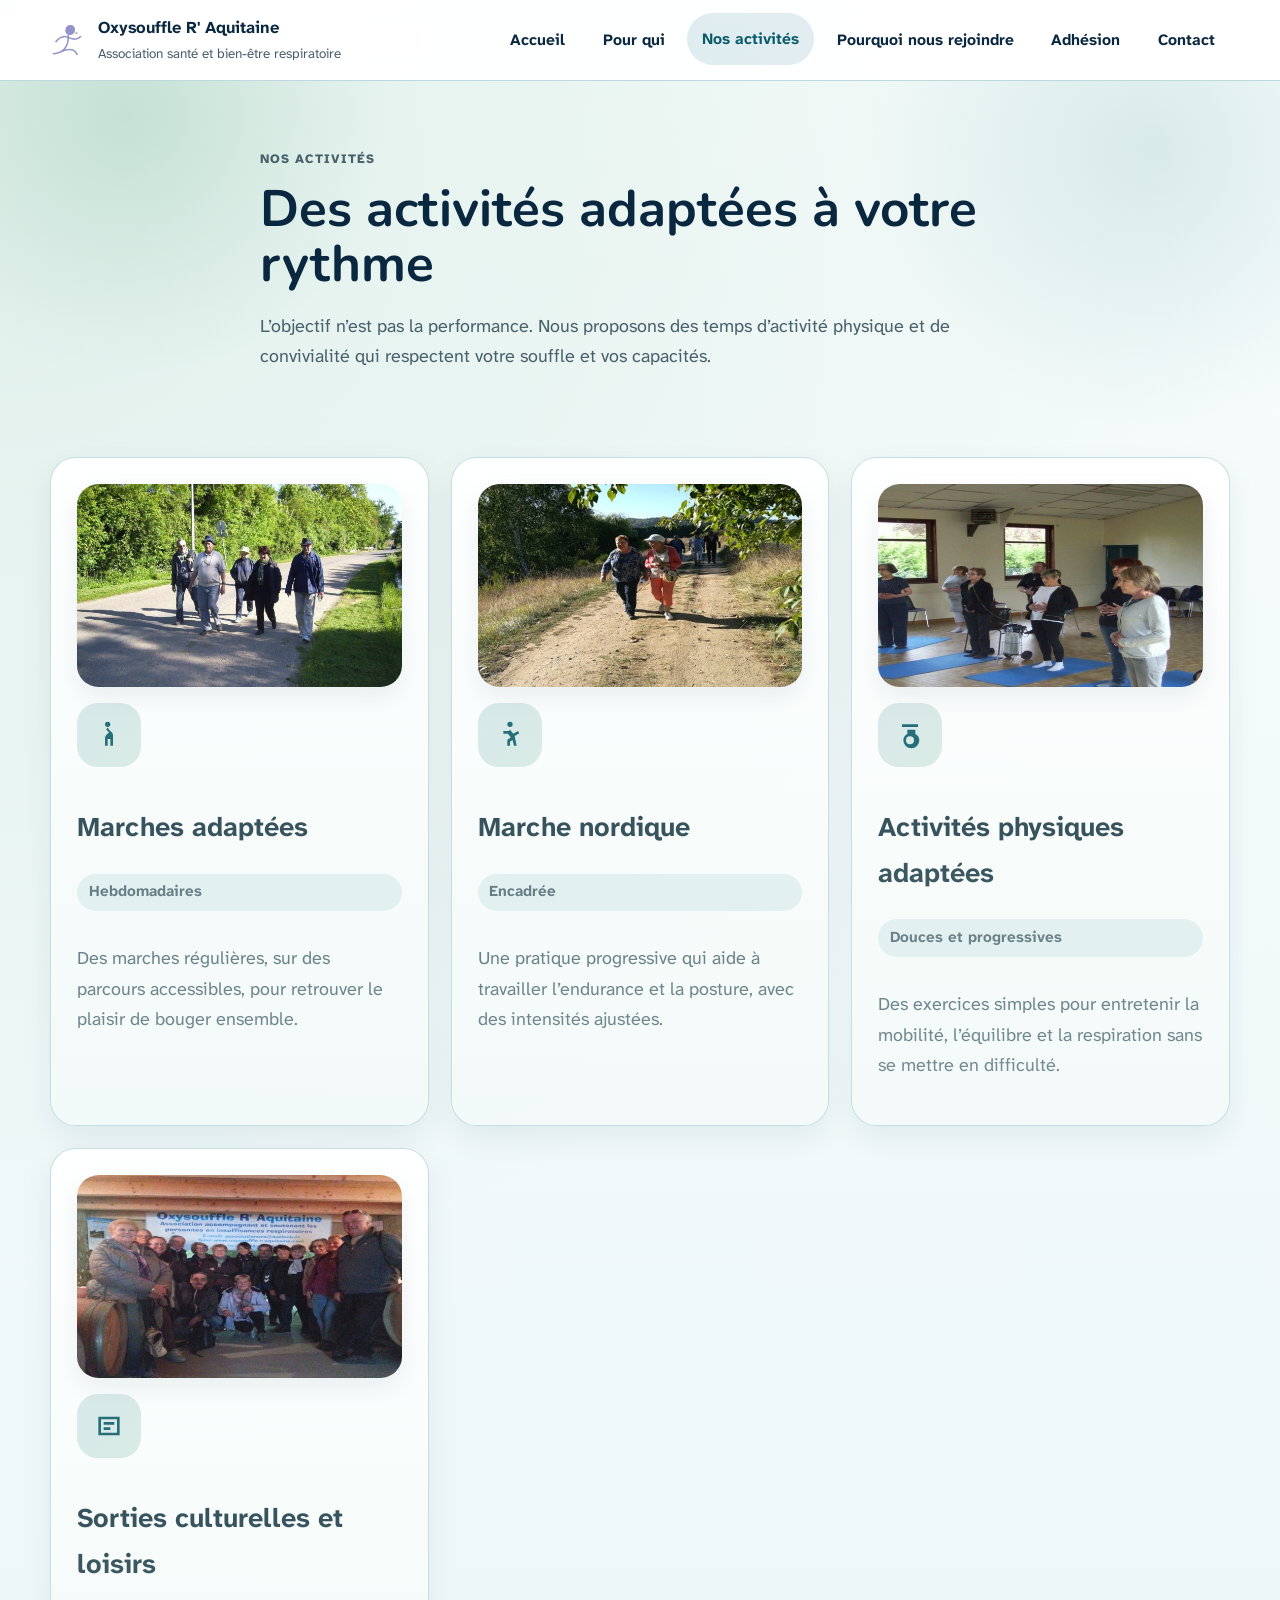
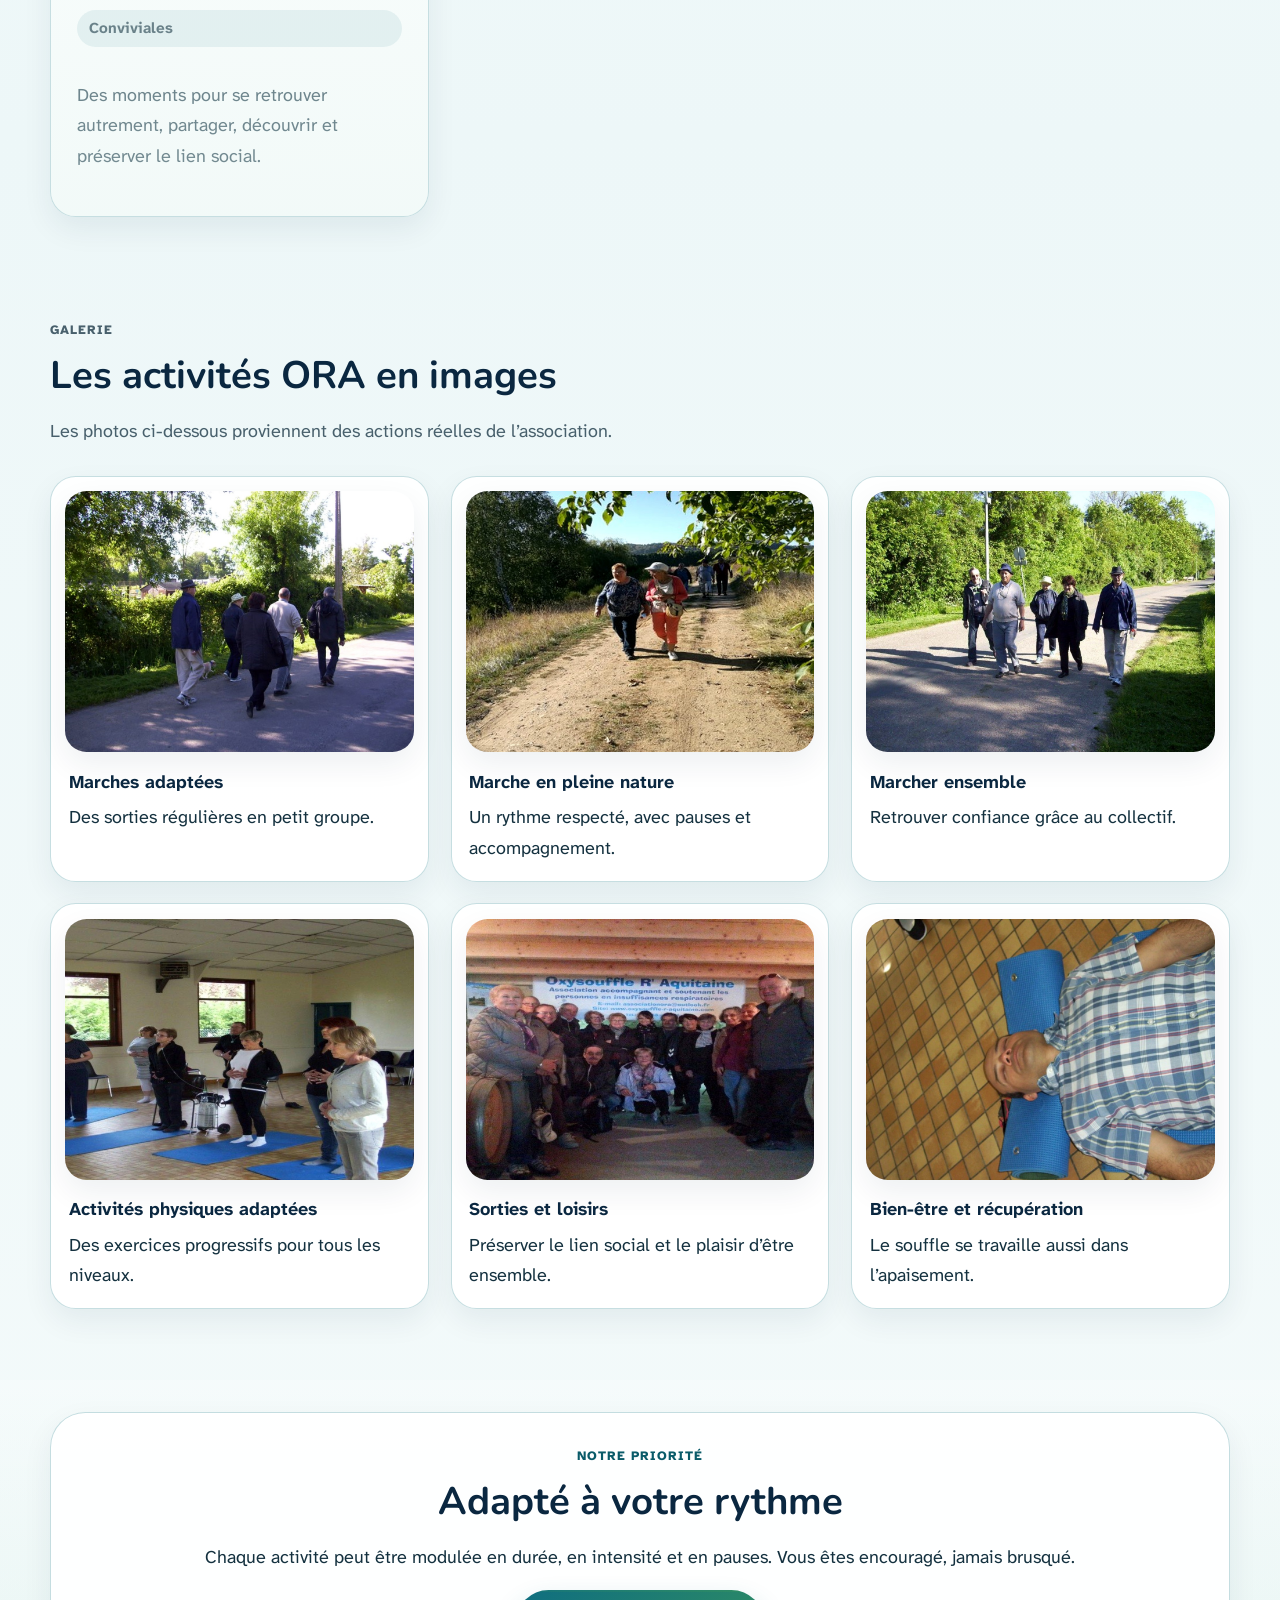
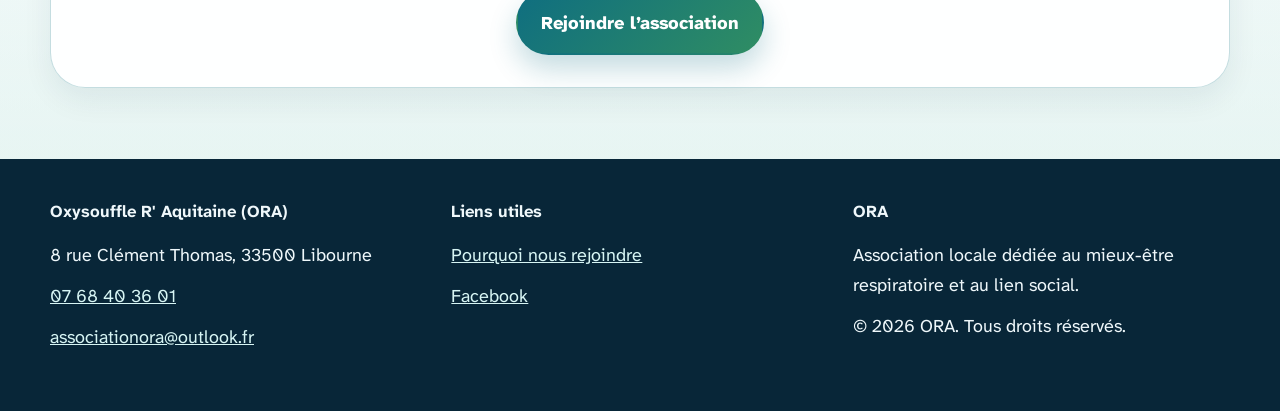
==== activites.html @ 9f97372e "Initial site for ORA" ====
<!DOCTYPE html>
<html lang="fr">
  <head>
    <meta charset="UTF-8" />
    <meta name="viewport" content="width=device-width, initial-scale=1.0" />
    <title>ORA | Nos activités</title>
    <meta
      name="description"
      content="Découvrez les activités proposées par ORA : marches adaptées, marche nordique, activités physiques adaptées et sorties culturelles."
    />
    <link rel="preconnect" href="https://fonts.googleapis.com" />
    <link rel="preconnect" href="https://fonts.gstatic.com" crossorigin />
    <link
      href="https://fonts.googleapis.com/css2?family=Atkinson+Hyperlegible+Next:wght@400;500;700;800&family=Nunito:wght@700;800&display=swap"
      rel="stylesheet"
    />
    <link rel="stylesheet" href="styles.css" />
  </head>
  <body data-page="activites">
    <a class="skip-link" href="#main-content">Aller au contenu principal</a>
    <header class="site-header">
      <div class="container topbar">
        <a class="brand" href="index.html" aria-label="Accueil Oxysouffle R' Aquitaine">
          <span class="brand-mark brand-mark-image" aria-hidden="true">
            <img src="assets/ora-runner.png" alt="" />
          </span>
          <span class="brand-text">
            <strong>Oxysouffle R' Aquitaine</strong>
            <span>Association santé et bien-être respiratoire</span>
          </span>
        </a>
        <button class="menu-toggle" type="button" aria-expanded="false" aria-controls="main-nav" aria-label="Ouvrir le menu">
          <span></span><span></span><span></span>
        </button>
        <nav class="main-nav" id="main-nav" aria-label="Navigation principale">
          <a href="index.html">Accueil</a>
          <a href="pour-qui.html">Pour qui</a>
          <a href="activites.html">Nos activités</a>
          <a href="pourquoi-nous-rejoindre.html">Pourquoi nous rejoindre</a>
          <a href="adhesion.html">Adhésion</a>
          <a href="contact.html">Contact</a>
        </nav>
      </div>
    </header>

    <main id="main-content">
      <section class="page-hero">
        <div class="container narrow reveal">
          <p class="eyebrow">Nos activités</p>
          <h1>Des activités adaptées à votre rythme</h1>
          <p>
            L’objectif n’est pas la performance. Nous proposons des temps d’activité
            physique et de convivialité qui respectent votre souffle et vos capacités.
          </p>
        </div>
      </section>

      <section class="section">
        <div class="container">
          <div class="cards-grid">
            <article class="card activity-card reveal">
              <img class="card-visual" src="assets/photo-marche-ensemble.jpg" alt="Photo de marche adaptée" />
              <div class="icon-circle" aria-hidden="true">
                <svg viewBox="0 0 24 24" focusable="false">
                  <path
                    d="M13 4a2 2 0 1 1-4 0 2 2 0 0 1 4 0Zm-1 4 2.2 2.2c.5.5.8 1.2.8 1.9V20h-2v-5h-2v5H9v-6c0-.7.3-1.4.8-1.9L12 10 9.8 7.8l1.4-1.4L12 8Z"
                  />
                </svg>
              </div>
              <h2>Marches adaptées</h2>
              <p class="card-tag">Hebdomadaires</p>
              <p>
                Des marches régulières, sur des parcours accessibles, pour retrouver le
                plaisir de bouger ensemble.
              </p>
            </article>
            <article class="card activity-card reveal">
              <img class="card-visual" src="assets/photo-marche-chemin.jpg" alt="Photo de marche nordique ou marche en nature" />
              <div class="icon-circle" aria-hidden="true">
                <svg viewBox="0 0 24 24" focusable="false">
                  <path
                    d="M10 4a2 2 0 1 1 4 0 2 2 0 0 1-4 0Zm2 4 2.5 3L18 9l1 1.6-3.5 2.1L17 20h-2l-1.1-4.2-1.9 1.2V20h-2v-4.5l2.6-1.6L10.4 11H7V9h4l1-1Z"
                  />
                </svg>
              </div>
              <h2>Marche nordique</h2>
              <p class="card-tag">Encadrée</p>
              <p>
                Une pratique progressive qui aide à travailler l’endurance et la posture,
                avec des intensités ajustées.
              </p>
            </article>
            <article class="card activity-card reveal">
              <img class="card-visual" src="assets/photo-activite-adaptee.jpg" alt="Photo d'activité physique adaptée" />
              <div class="icon-circle" aria-hidden="true">
                <svg viewBox="0 0 24 24" focusable="false">
                  <path
                    d="M6 4h12v2H6V4Zm2 4h8v3.2c1.8.8 3 2.6 3 4.8A6 6 0 1 1 7 16c0-2.2 1.2-4 3-4.8V8Zm4 5a3 3 0 1 0 0 6 3 3 0 0 0 0-6Z"
                  />
                </svg>
              </div>
              <h2>Activités physiques adaptées</h2>
              <p class="card-tag">Douces et progressives</p>
              <p>
                Des exercices simples pour entretenir la mobilité, l’équilibre et la
                respiration sans se mettre en difficulté.
              </p>
            </article>
            <article class="card activity-card reveal">
              <img class="card-visual" src="assets/photo-sortie-groupe.jpg" alt="Photo de sortie conviviale" />
              <div class="icon-circle" aria-hidden="true">
                <svg viewBox="0 0 24 24" focusable="false">
                  <path
                    d="M4 5h16v14H4V5Zm2 2v10h12V7H6Zm2 2h8v2H8V9Zm0 4h5v2H8v-2Z"
                  />
                </svg>
              </div>
              <h2>Sorties culturelles et loisirs</h2>
              <p class="card-tag">Conviviales</p>
              <p>
                Des moments pour se retrouver autrement, partager, découvrir et préserver
                le lien social.
              </p>
            </article>
          </div>
        </div>
      </section>

      <section class="section">
        <div class="container">
          <div class="section-heading reveal">
            <p class="eyebrow">Galerie</p>
            <h2>Les activités ORA en images</h2>
            <p>
              Les photos ci-dessous proviennent des actions réelles de l’association.
            </p>
          </div>
          <div class="photo-gallery">
            <article class="photo-card reveal">
              <figure>
                <img src="assets/photo-marche-route.jpg" alt="Marche ORA sur une route arborée" />
                <figcaption>
                  <strong>Marches adaptées</strong>
                  Des sorties régulières en petit groupe.
                </figcaption>
              </figure>
            </article>
            <article class="photo-card reveal">
              <figure>
                <img src="assets/photo-marche-chemin.jpg" alt="Participants ORA marchant sur un chemin" />
                <figcaption>
                  <strong>Marche en pleine nature</strong>
                  Un rythme respecté, avec pauses et accompagnement.
                </figcaption>
              </figure>
            </article>
            <article class="photo-card reveal">
              <figure>
                <img src="assets/photo-marche-ensemble.jpg" alt="Groupe ORA marchant ensemble" />
                <figcaption>
                  <strong>Marcher ensemble</strong>
                  Retrouver confiance grâce au collectif.
                </figcaption>
              </figure>
            </article>
            <article class="photo-card reveal">
              <figure>
                <img src="assets/photo-activite-adaptee.jpg" alt="Séance d'activité physique adaptée en salle" />
                <figcaption>
                  <strong>Activités physiques adaptées</strong>
                  Des exercices progressifs pour tous les niveaux.
                </figcaption>
              </figure>
            </article>
            <article class="photo-card reveal">
              <figure>
                <img src="assets/photo-sortie-groupe.jpg" alt="Photo de groupe ORA lors d'une sortie" />
                <figcaption>
                  <strong>Sorties et loisirs</strong>
                  Préserver le lien social et le plaisir d’être ensemble.
                </figcaption>
              </figure>
            </article>
            <article class="photo-card reveal">
              <figure>
                <img src="assets/photo-relaxation.jpg" alt="Temps de relaxation ou récupération" />
                <figcaption>
                  <strong>Bien-être et récupération</strong>
                  Le souffle se travaille aussi dans l’apaisement.
                </figcaption>
              </figure>
            </article>
          </div>
        </div>
      </section>

      <section class="section section-soft">
        <div class="container emphasis-card reveal">
          <p class="eyebrow">Notre priorité</p>
          <h2>Adapté à votre rythme</h2>
          <p>
            Chaque activité peut être modulée en durée, en intensité et en pauses. Vous
            êtes encouragé, jamais brusqué.
          </p>
          <a class="button button-primary" href="adhesion.html">Rejoindre l’association</a>
        </div>
      </section>
    </main>

    <footer class="site-footer">
      <div class="container footer-grid">
        <div>
          <h2>Oxysouffle R' Aquitaine (ORA)</h2>
          <p>8 rue Clément Thomas, 33500 Libourne</p>
          <p><a href="tel:+33768403601">07 68 40 36 01</a></p>
          <p><a href="mailto:associationora@outlook.fr">associationora@outlook.fr</a></p>
        </div>
        <div>
          <h2>Liens utiles</h2>
          <p><a href="pourquoi-nous-rejoindre.html">Pourquoi nous rejoindre</a></p>
          <p><a href="#" aria-label="Page Facebook ORA, lien à compléter">Facebook</a></p>
        </div>
        <div>
          <h2>ORA</h2>
          <p>Association locale dédiée au mieux-être respiratoire et au lien social.</p>
          <p>&copy; 2026 ORA. Tous droits réservés.</p>
        </div>
      </div>
    </footer>

    <script src="config.js"></script>
    <script src="script.js"></script>
  </body>
</html>
---- styles.css ----
:root {
  --color-bg: #f4fbfa;
  --color-surface: #ffffff;
  --color-surface-soft: #eaf6f6;
  --color-surface-strong: #d9efea;
  --color-text: #14313f;
  --color-heading: #0a2740;
  --color-muted: #48606c;
  --color-border: #b6d5d9;
  --color-primary: #0f6e80;
  --color-primary-strong: #0a5b69;
  --color-secondary: #2f8d63;
  --color-accent: #ecf7f1;
  --color-focus: #0f6e80;
  --shadow-soft: 0 18px 45px rgba(10, 39, 64, 0.08);
  --shadow-card: 0 12px 30px rgba(10, 39, 64, 0.07);
  --radius-small: 1rem;
  --radius-medium: 1.6rem;
  --radius-large: 2.2rem;
  --max-width: 1180px;
  --transition: 220ms ease;
}

*,
*::before,
*::after {
  box-sizing: border-box;
}

html {
  scroll-behavior: smooth;
}

body {
  margin: 0;
  background:
    radial-gradient(circle at top left, rgba(47, 141, 99, 0.12), transparent 34%),
    linear-gradient(180deg, #f8fdfc 0%, #edf7f8 48%, #f5fbfb 100%);
  color: var(--color-text);
  font-family: "Atkinson Hyperlegible Next", "Trebuchet MS", Verdana, sans-serif;
  font-size: 1.125rem;
  line-height: 1.7;
}

img {
  display: block;
  max-width: 100%;
}

a {
  color: var(--color-primary-strong);
}

a:hover {
  color: var(--color-heading);
}

button,
input,
textarea {
  font: inherit;
}

:focus-visible {
  outline: 4px solid rgba(15, 110, 128, 0.28);
  outline-offset: 3px;
}

.skip-link {
  position: absolute;
  top: -4rem;
  left: 1rem;
  z-index: 1000;
  padding: 0.9rem 1.2rem;
  border-radius: 999px;
  background: var(--color-heading);
  color: #ffffff;
  text-decoration: none;
}

.skip-link:focus {
  top: 1rem;
}

.container {
  width: min(calc(100% - 2rem), var(--max-width));
  margin: 0 auto;
}

.narrow {
  max-width: 760px;
}

.site-header {
  position: sticky;
  top: 0;
  z-index: 40;
  backdrop-filter: blur(12px);
  background: rgba(255, 255, 255, 0.94);
  border-bottom: 1px solid rgba(182, 213, 217, 0.9);
}

.topbar {
  display: flex;
  align-items: center;
  justify-content: space-between;
  gap: 1rem;
  min-height: 5rem;
  padding: 0.7rem 0;
}

.brand {
  display: inline-flex;
  align-items: center;
  gap: 0.85rem;
  text-decoration: none;
  color: var(--color-heading);
}

.brand-mark {
  display: grid;
  place-items: center;
  width: 3.35rem;
  height: 3.35rem;
  border-radius: 1.1rem;
  background: linear-gradient(135deg, #0f6e80 0%, #3ea178 100%);
  color: #ffffff;
  font-family: "Nunito", "Trebuchet MS", sans-serif;
  font-size: 1.1rem;
  font-weight: 800;
  letter-spacing: 0.08em;
}

.brand-mark-image {
  width: 2.15rem;
  height: 2.15rem;
  background: transparent;
  border-radius: 0;
  flex: 0 0 auto;
  overflow: hidden;
}

.brand-mark-image img {
  display: block;
  width: 100%;
  height: 100%;
  object-fit: contain;
}

.brand-text {
  display: flex;
  flex-direction: column;
}

.brand-text strong {
  font-size: 1.04rem;
}

.brand-text span {
  color: var(--color-muted);
  font-size: 0.84rem;
}

.main-nav {
  display: flex;
  align-items: center;
  flex-wrap: wrap;
  justify-content: flex-end;
  gap: 0.45rem;
}

.main-nav a {
  padding: 0.78rem 0.95rem;
  border-radius: 999px;
  color: var(--color-heading);
  font-weight: 700;
  font-size: 0.98rem;
  text-decoration: none;
  transition:
    background-color var(--transition),
    color var(--transition),
    transform var(--transition);
}

.main-nav a:hover,
.main-nav a[aria-current="page"] {
  background: rgba(15, 110, 128, 0.12);
  color: var(--color-primary-strong);
  transform: translateY(-1px);
}

.menu-toggle {
  display: none;
  width: 3.4rem;
  height: 3.4rem;
  padding: 0.6rem;
  border: 1px solid var(--color-border);
  border-radius: 1rem;
  background: #ffffff;
  cursor: pointer;
}

.menu-toggle span {
  display: block;
  width: 100%;
  height: 3px;
  margin: 5px 0;
  border-radius: 999px;
  background: var(--color-heading);
}

.hero,
.page-hero {
  position: relative;
  overflow: hidden;
}

.hero::before,
.page-hero::before {
  content: "";
  position: absolute;
  inset: 0;
  background:
    radial-gradient(circle at 10% 10%, rgba(47, 141, 99, 0.16), transparent 22%),
    radial-gradient(circle at 90% 20%, rgba(15, 110, 128, 0.12), transparent 24%);
  pointer-events: none;
}

.hero {
  padding: 3.2rem 0 2.2rem;
}

.page-hero {
  padding: 4.2rem 0 2.2rem;
}

.hero-grid,
.split-panel,
.contact-layout,
.form-layout,
.map-card {
  display: grid;
  gap: 2rem;
  align-items: center;
}

.hero-grid {
  grid-template-columns: 1.1fr 0.9fr;
}

.hero-copy h1,
.page-hero h1 {
  margin: 0;
  color: var(--color-heading);
  font-family: "Nunito", "Trebuchet MS", sans-serif;
  font-size: clamp(2.4rem, 4vw, 4.25rem);
  line-height: 1.08;
}

.hero-subtitle,
.page-hero p,
.section-heading p,
.card p,
.list-card p,
.benefit-row p,
.form-note p,
.form-status,
.contact-card p,
.map-copy p,
.quote-panel p {
  color: var(--color-muted);
}

.hero-subtitle {
  margin: 1.2rem 0 0;
  max-width: 36rem;
  font-size: 1.34rem;
}

.eyebrow {
  margin: 0 0 0.75rem;
  color: var(--color-primary-strong);
  font-weight: 800;
  letter-spacing: 0.08em;
  text-transform: uppercase;
  font-size: 0.8rem;
}

.hero-actions,
.form-actions {
  display: flex;
  flex-wrap: wrap;
  gap: 1rem;
  margin-top: 1.8rem;
}

.button {
  display: inline-flex;
  align-items: center;
  justify-content: center;
  min-height: 3.6rem;
  padding: 0.95rem 1.45rem;
  border: 2px solid transparent;
  border-radius: 999px;
  font-weight: 800;
  text-decoration: none;
  transition:
    transform var(--transition),
    background-color var(--transition),
    color var(--transition),
    border-color var(--transition),
    box-shadow var(--transition);
  cursor: pointer;
}

.button:hover {
  transform: translateY(-2px);
}

.button-primary {
  background: linear-gradient(135deg, #0f6e80 0%, #2f8d63 100%);
  color: #ffffff;
  box-shadow: 0 14px 28px rgba(15, 110, 128, 0.24);
}

.button-primary:hover {
  color: #ffffff;
  box-shadow: 0 18px 35px rgba(15, 110, 128, 0.28);
}

.button-secondary {
  background: #ffffff;
  border-color: var(--color-border);
  color: var(--color-heading);
}

.hero-highlights,
.check-list {
  margin: 1.5rem 0 0;
  padding: 0;
  list-style: none;
}

.hero-highlights li,
.check-list li {
  position: relative;
  margin-bottom: 0.8rem;
  padding-left: 1.8rem;
  font-weight: 600;
}

.hero-highlights li::before,
.check-list li::before {
  content: "";
  position: absolute;
  top: 0.72rem;
  left: 0;
  width: 0.7rem;
  height: 0.7rem;
  border-radius: 999px;
  background: linear-gradient(135deg, #0f6e80 0%, #2f8d63 100%);
  transform: translateY(-50%);
}

.hero-visual,
.split-visual {
  position: relative;
  padding: 1rem;
}

.hero-visual img,
.split-visual img {
  width: 100%;
  aspect-ratio: 4 / 3;
  border-radius: 1.8rem;
  box-shadow: var(--shadow-card);
  object-fit: cover;
  background: #f5fbfb;
}

.hero-visual::before,
.split-visual::before {
  content: "";
  position: absolute;
  inset: auto 0 0 auto;
  width: 78%;
  height: 78%;
  border-radius: 2rem;
  background: rgba(255, 255, 255, 0.76);
  box-shadow: var(--shadow-soft);
  z-index: -1;
}

.section {
  padding: 2rem 0 4.4rem;
}

.section-soft {
  background: linear-gradient(180deg, rgba(255, 255, 255, 0.25), rgba(217, 239, 234, 0.48));
}

.section-heading {
  max-width: 44rem;
  margin-bottom: 1.8rem;
}

.section-heading h2,
.split-copy h2,
.cta-panel h2,
.reassurance-panel h2,
.emphasis-card h2,
.quote-panel h2,
.contact-card h2,
.form-card h2,
.map-copy h2 {
  margin: 0;
  color: var(--color-heading);
  font-family: "Nunito", "Trebuchet MS", sans-serif;
  font-size: clamp(1.8rem, 3vw, 2.8rem);
  line-height: 1.18;
}

.info-band,
.cta-panel,
.reassurance-panel,
.emphasis-card,
.quote-panel,
.contact-card,
.form-card,
.map-card {
  background: rgba(255, 255, 255, 0.92);
  border: 1px solid rgba(182, 213, 217, 0.8);
  border-radius: var(--radius-large);
  box-shadow: var(--shadow-card);
}

.info-band {
  display: grid;
  grid-template-columns: repeat(2, minmax(0, 1fr));
  gap: 1.5rem;
  padding: 1.75rem;
}

.cards-grid,
.list-grid {
  display: grid;
  grid-template-columns: repeat(3, minmax(0, 1fr));
  gap: 1.35rem;
}

.photo-gallery,
.flyers-grid,
.resource-grid {
  display: grid;
  gap: 1.35rem;
}

.photo-gallery {
  grid-template-columns: repeat(3, minmax(0, 1fr));
}

.flyers-grid {
  grid-template-columns: repeat(2, minmax(0, 1fr));
}

.resource-grid {
  grid-template-columns: repeat(2, minmax(0, 1fr));
  margin-top: 1.4rem;
}

.card,
.list-card,
.photo-card,
.flyer-card,
.resource-card {
  height: 100%;
  padding: 1.65rem;
  background: rgba(255, 255, 255, 0.94);
  border: 1px solid rgba(182, 213, 217, 0.78);
  border-radius: var(--radius-medium);
  box-shadow: var(--shadow-card);
}

.activity-card {
  position: relative;
  overflow: hidden;
  display: flex;
  flex-direction: column;
}

.activity-card::after {
  content: "";
  position: absolute;
  inset: 0;
  background: linear-gradient(180deg, transparent 0%, rgba(217, 239, 234, 0.32) 100%);
  pointer-events: none;
}

.card-visual {
  width: 100%;
  margin-bottom: 1rem;
  border-radius: 1.35rem;
  aspect-ratio: 16 / 10;
  object-fit: cover;
  background: #f4fbfa;
  box-shadow: 0 10px 24px rgba(10, 39, 64, 0.08);
}

.card h3,
.list-card h3 {
  margin: 0 0 0.65rem;
  color: var(--color-heading);
  font-size: 1.5rem;
}

.photo-card {
  padding: 0.9rem;
}

.photo-card figure,
.flyer-card figure {
  margin: 0;
}

.photo-card img,
.flyer-card img {
  width: 100%;
  border-radius: 1.35rem;
  object-fit: cover;
  box-shadow: var(--shadow-card);
}

.photo-card img {
  aspect-ratio: 4 / 3;
}

.photo-card figcaption,
.flyer-card figcaption {
  padding: 0.9rem 0.2rem 0.2rem;
}

.photo-card strong,
.flyer-card strong {
  display: block;
  margin-bottom: 0.3rem;
  color: var(--color-heading);
}

.flyer-card {
  display: flex;
  flex-direction: column;
  gap: 1rem;
}

.flyer-card img {
  aspect-ratio: 3 / 4;
  object-position: top center;
}

.flyer-actions {
  display: flex;
  flex-wrap: wrap;
  gap: 0.8rem;
}

.image-copy-panel {
  display: grid;
  grid-template-columns: minmax(0, 0.9fr) minmax(0, 1.1fr);
  gap: 2rem;
  align-items: center;
  padding: 2rem;
  background: rgba(255, 255, 255, 0.92);
  border: 1px solid rgba(182, 213, 217, 0.8);
  border-radius: var(--radius-large);
  box-shadow: var(--shadow-card);
}

.image-copy-panel img {
  width: 100%;
  border-radius: 1.6rem;
  box-shadow: var(--shadow-card);
}

.resource-card {
  text-decoration: none;
  color: inherit;
  transition:
    transform var(--transition),
    border-color var(--transition),
    box-shadow var(--transition);
}

.resource-card:hover {
  transform: translateY(-2px);
  border-color: rgba(15, 110, 128, 0.34);
  box-shadow: 0 16px 34px rgba(10, 39, 64, 0.1);
}

.resource-card h3 {
  margin: 0 0 0.45rem;
  color: var(--color-heading);
  font-size: 1.35rem;
}

.resource-card p {
  margin: 0 0 0.9rem;
  color: var(--color-muted);
}

.resource-link {
  display: inline-flex;
  align-items: center;
  gap: 0.45rem;
  color: var(--color-primary-strong);
  font-weight: 800;
}

.card-tag {
  display: inline-flex;
  margin: 0 0 0.9rem;
  padding: 0.35rem 0.7rem;
  border-radius: 999px;
  background: rgba(15, 110, 128, 0.1);
  color: var(--color-primary-strong);
  font-weight: 700;
  font-size: 0.95rem;
}

.icon-circle {
  display: grid;
  place-items: center;
  width: 4rem;
  height: 4rem;
  margin-bottom: 1rem;
  border-radius: 1.3rem;
  background: linear-gradient(135deg, rgba(15, 110, 128, 0.16), rgba(47, 141, 99, 0.18));
}

.icon-circle.large {
  width: 5rem;
  height: 5rem;
  margin-bottom: 0;
}

.icon-circle svg {
  width: 2rem;
  height: 2rem;
  fill: var(--color-primary-strong);
}

.split-panel {
  grid-template-columns: minmax(0, 0.9fr) minmax(0, 1.1fr);
  padding: 2rem;
  background: rgba(255, 255, 255, 0.72);
  border: 1px solid rgba(182, 213, 217, 0.76);
  border-radius: var(--radius-large);
}

.cta-panel,
.reassurance-panel,
.map-card {
  padding: 2rem;
}

.cta-section {
  padding-top: 0;
}

.cta-panel {
  display: flex;
  align-items: center;
  justify-content: space-between;
  gap: 1.5rem;
  background: linear-gradient(135deg, rgba(15, 110, 128, 0.08), rgba(47, 141, 99, 0.14));
}

.reassurance-panel {
  display: grid;
  grid-template-columns: auto 1fr;
  gap: 1.5rem;
  align-items: center;
}

.benefits-stack {
  display: grid;
  gap: 1rem;
}

.benefit-row {
  display: grid;
  grid-template-columns: auto 1fr;
  gap: 1.2rem;
  padding: 1.65rem;
  background: rgba(255, 255, 255, 0.94);
  border: 1px solid rgba(182, 213, 217, 0.78);
  border-radius: var(--radius-medium);
  box-shadow: var(--shadow-card);
}

.benefit-row h2 {
  margin: 0 0 0.4rem;
  color: var(--color-heading);
  font-size: 1.5rem;
}

.benefit-number {
  display: grid;
  place-items: center;
  width: 4rem;
  height: 4rem;
  border-radius: 1.25rem;
  background: linear-gradient(135deg, #0f6e80 0%, #2f8d63 100%);
  color: #ffffff;
  font-family: "Nunito", "Trebuchet MS", sans-serif;
  font-size: 1.15rem;
  font-weight: 800;
}

.quote-panel,
.emphasis-card {
  padding: 2rem;
  text-align: center;
}

.quote-panel blockquote {
  margin: 0 0 1rem;
  color: var(--color-heading);
  font-family: "Nunito", "Trebuchet MS", sans-serif;
  font-size: clamp(1.8rem, 3.4vw, 3rem);
  line-height: 1.2;
}

.form-layout,
.contact-layout {
  grid-template-columns: 0.8fr 1.2fr;
}

.form-side {
  padding: 1.75rem;
  border-radius: var(--radius-large);
  background: linear-gradient(180deg, rgba(217, 239, 234, 0.84), rgba(255, 255, 255, 0.9));
  border: 1px solid rgba(182, 213, 217, 0.82);
  box-shadow: var(--shadow-card);
}

.form-side h2 {
  margin-top: 0;
  color: var(--color-heading);
  font-family: "Nunito", "Trebuchet MS", sans-serif;
  font-size: 2rem;
}

.form-card {
  padding: 1.75rem;
}

.form-grid {
  display: grid;
  grid-template-columns: repeat(2, minmax(0, 1fr));
  gap: 1rem 1.15rem;
}

.field {
  display: flex;
  flex-direction: column;
  gap: 0.5rem;
}

.field-full {
  grid-column: 1 / -1;
}

.field label {
  font-weight: 800;
  color: var(--color-heading);
}

.field input,
.field textarea {
  width: 100%;
  min-height: 3.4rem;
  padding: 0.9rem 1rem;
  border: 2px solid var(--color-border);
  border-radius: 1rem;
  background: #ffffff;
  color: var(--color-text);
  transition:
    border-color var(--transition),
    box-shadow var(--transition);
}

.field textarea {
  min-height: 9rem;
  resize: vertical;
}

.field input::placeholder,
.field textarea::placeholder {
  color: #6b818c;
}

.field input:focus,
.field textarea:focus {
  border-color: var(--color-focus);
  box-shadow: 0 0 0 5px rgba(15, 110, 128, 0.12);
  outline: none;
}

.field input[aria-invalid="true"],
.field textarea[aria-invalid="true"] {
  border-color: #b64141;
  box-shadow: 0 0 0 5px rgba(182, 65, 65, 0.1);
}

.form-note {
  margin-top: 1rem;
  padding: 1rem 1.1rem;
  border-radius: 1rem;
  background: var(--color-accent);
}

.form-status {
  min-height: 1.7rem;
  margin: 0;
  font-weight: 700;
}

.form-status[data-state="success"] {
  color: #1f6a41;
}

.form-status[data-state="error"] {
  color: #9f2f2f;
}

.contact-card {
  padding: 2rem;
  height: 100%;
}

.map-card {
  grid-template-columns: minmax(0, 0.75fr) minmax(0, 1.25fr);
}

.map-frame {
  min-height: 23rem;
  overflow: hidden;
  border-radius: 1.5rem;
}

.map-frame iframe {
  width: 100%;
  height: 100%;
  min-height: 23rem;
  border: 0;
}

.site-footer {
  padding: 2.4rem 0 3rem;
  background: #082638;
  color: #eff8fb;
}

.footer-grid {
  display: grid;
  grid-template-columns: repeat(3, minmax(0, 1fr));
  gap: 1.5rem;
}

.site-footer h2 {
  margin-top: 0;
  font-size: 1.05rem;
}

.site-footer p {
  margin: 0 0 0.65rem;
}

.site-footer a {
  color: #d7f5f4;
}

.reveal {
  opacity: 0;
  transform: translateY(20px);
  transition:
    opacity 700ms ease,
    transform 700ms ease;
}

.reveal.is-visible {
  opacity: 1;
  transform: translateY(0);
}

@media (max-width: 960px) {
  .hero-grid,
  .split-panel,
  .image-copy-panel,
  .form-layout,
  .contact-layout,
  .map-card,
  .cards-grid,
  .list-grid,
  .photo-gallery,
  .flyers-grid,
  .resource-grid,
  .footer-grid,
  .info-band {
    grid-template-columns: 1fr;
  }

  .cta-panel,
  .reassurance-panel {
    grid-template-columns: 1fr;
    display: grid;
  }

  .hero {
    padding-top: 2.4rem;
  }

  .brand-text span {
    display: none;
  }
}

@media (max-width: 820px) {
  .menu-toggle {
    display: inline-block;
  }

  .main-nav {
    position: absolute;
    top: calc(100% + 0.5rem);
    right: 1rem;
    left: 1rem;
    display: none;
    flex-direction: column;
    align-items: stretch;
    padding: 1rem;
    background: rgba(255, 255, 255, 0.98);
    border: 1px solid rgba(182, 213, 217, 0.92);
    border-radius: 1.5rem;
    box-shadow: var(--shadow-soft);
  }

  .main-nav.is-open {
    display: flex;
  }

  .main-nav a {
    text-align: center;
  }

  .topbar {
    position: relative;
  }
}

@media (max-width: 720px) {
  body {
    font-size: 1.05rem;
  }

  .container {
    width: min(calc(100% - 1.15rem), var(--max-width));
  }

  .section {
    padding: 1.4rem 0 3.2rem;
  }

  .page-hero {
    padding-top: 3.2rem;
  }

  .hero-actions,
  .form-actions {
    flex-direction: column;
    align-items: stretch;
  }

  .button {
    width: 100%;
  }

  .form-grid {
    grid-template-columns: 1fr;
  }

  .field-full {
    grid-column: auto;
  }
}

@media (prefers-reduced-motion: reduce) {
  html {
    scroll-behavior: auto;
  }

  *,
  *::before,
  *::after {
    animation-duration: 0.01ms !important;
    animation-iteration-count: 1 !important;
    transition-duration: 0.01ms !important;
  }

  .reveal {
    opacity: 1;
    transform: none;
  }
}
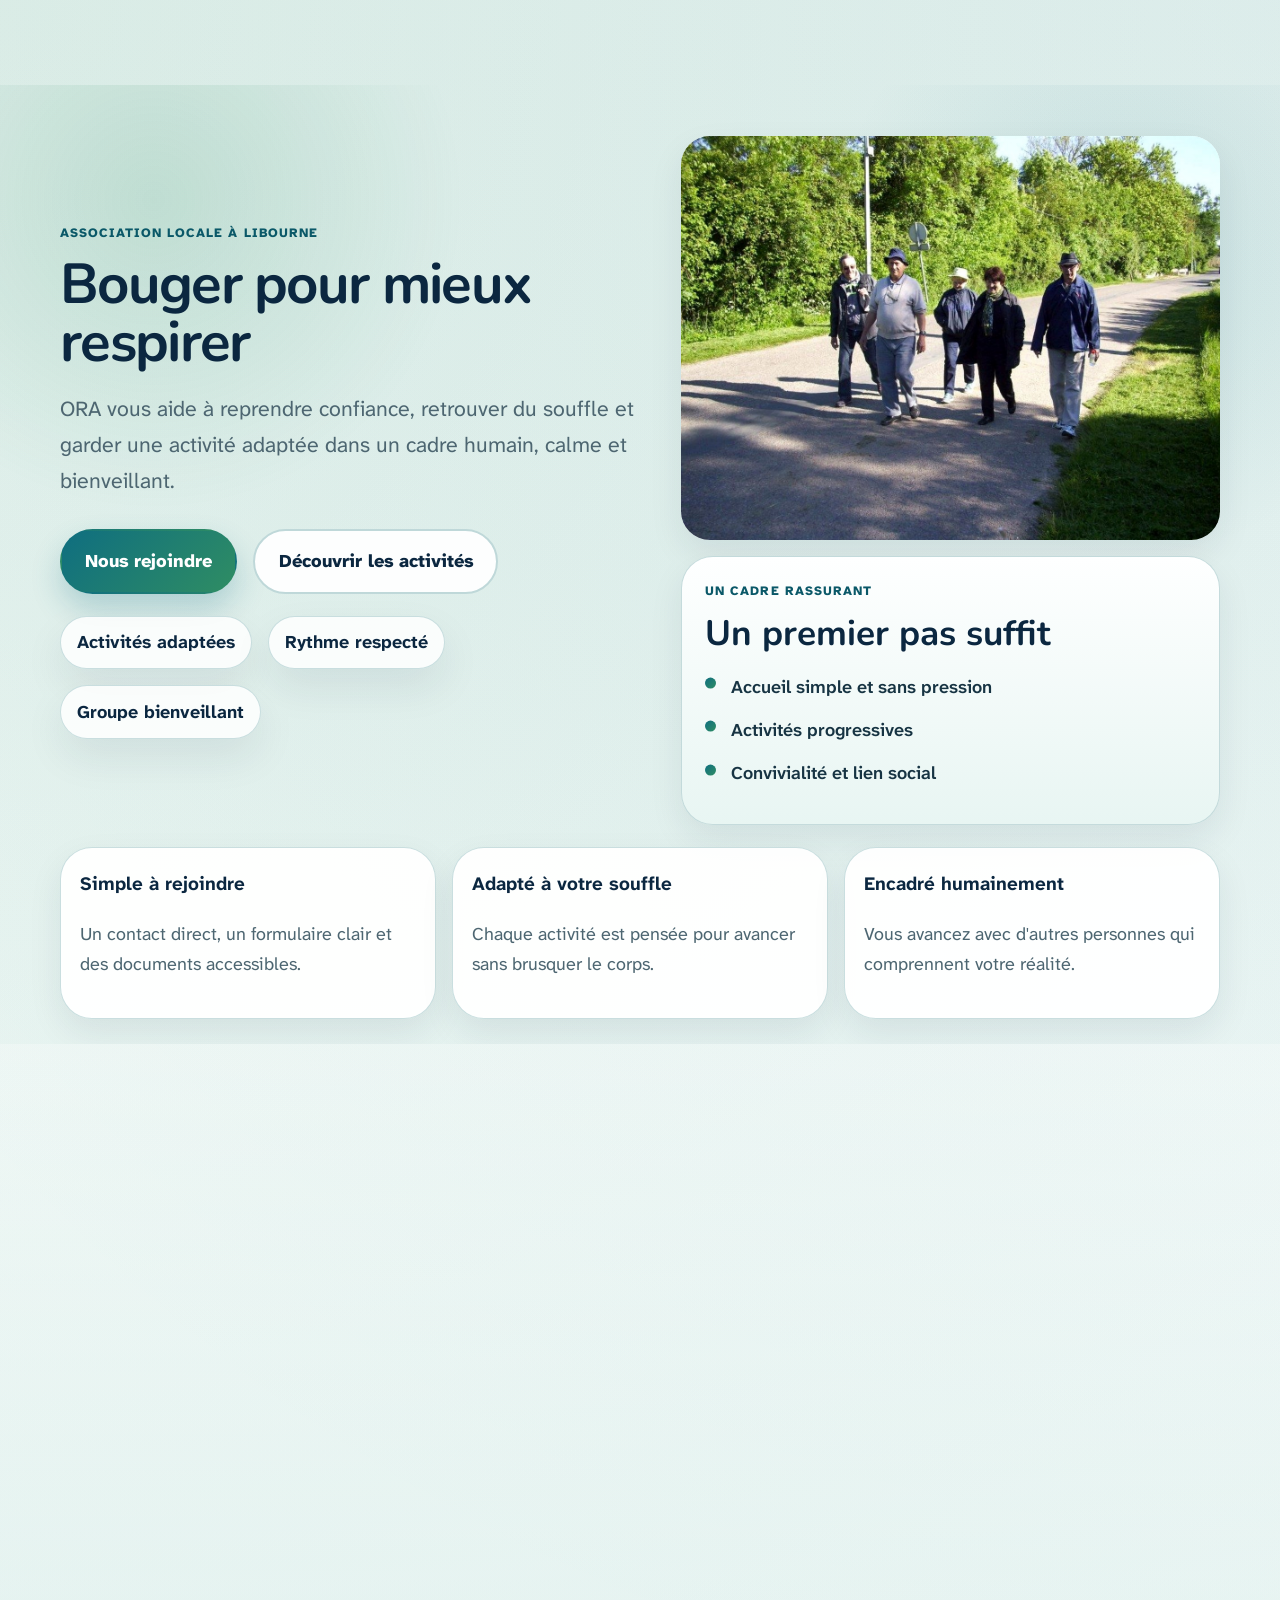
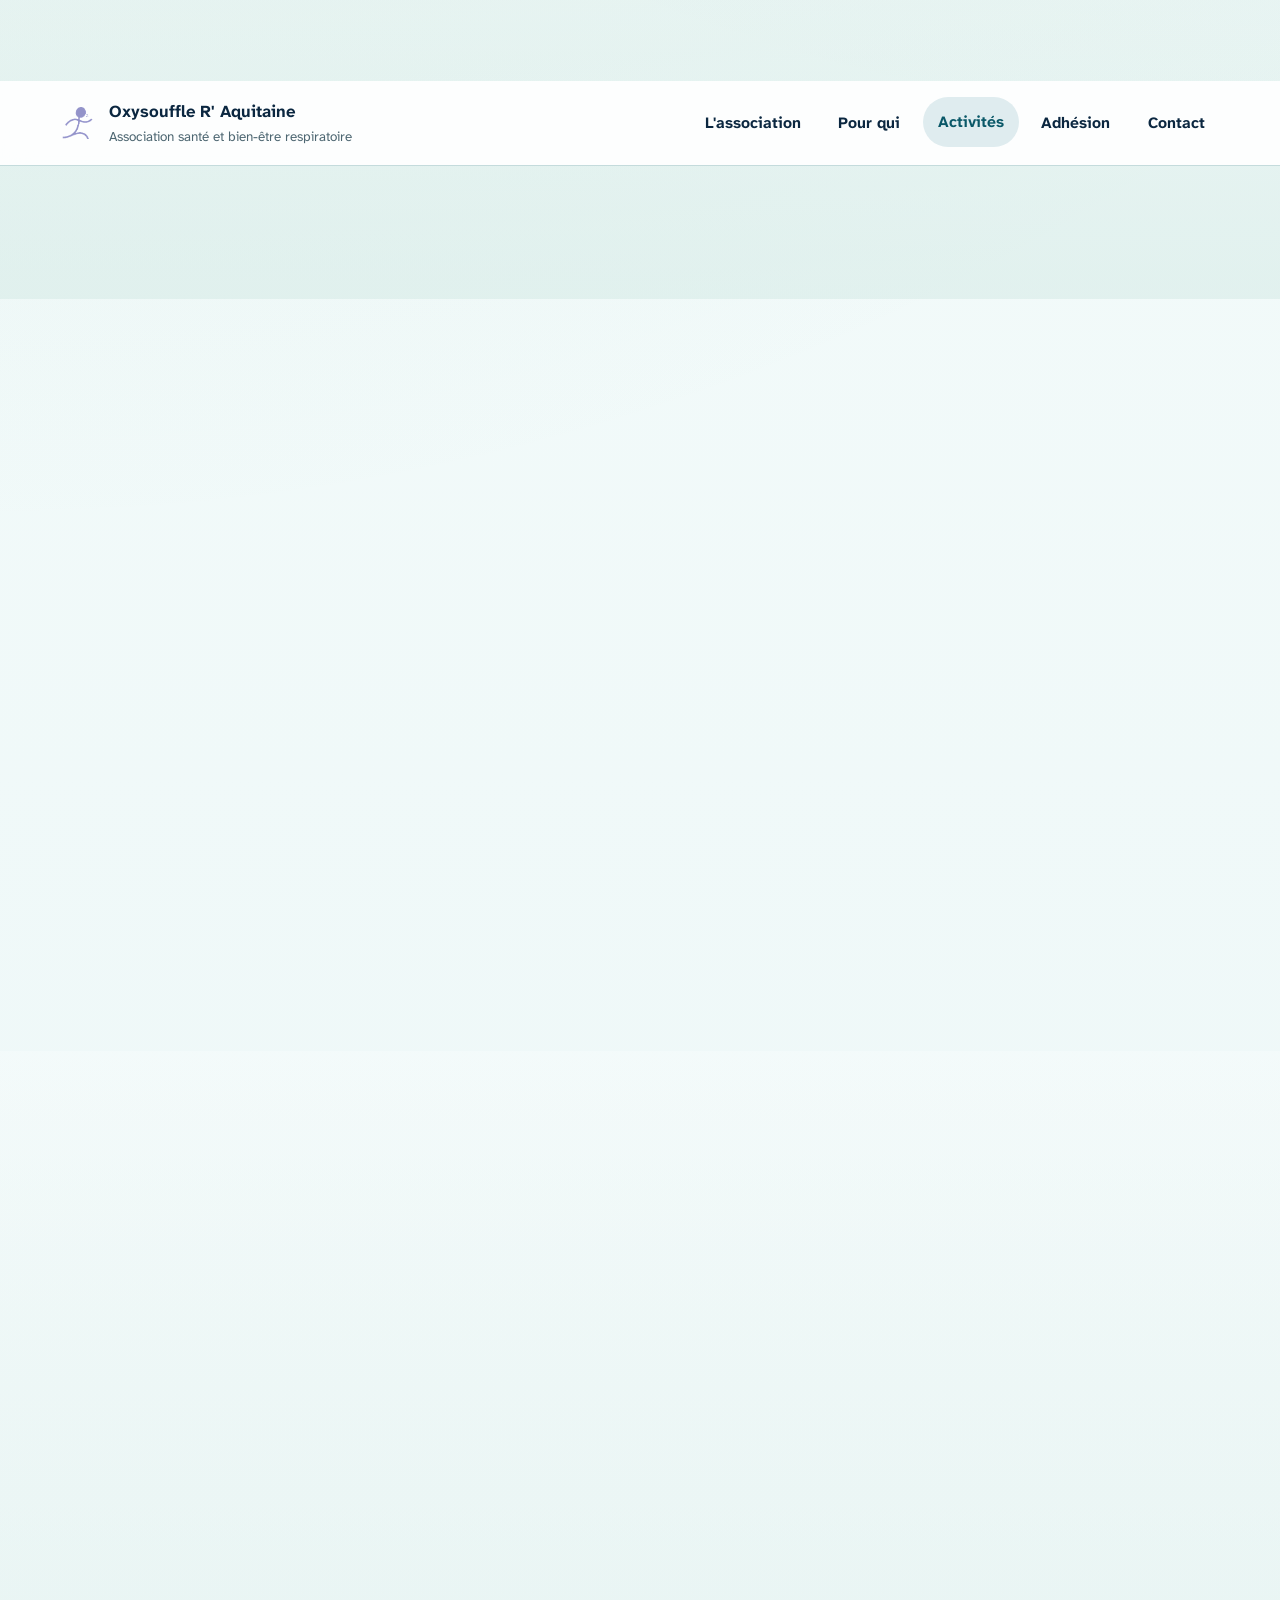
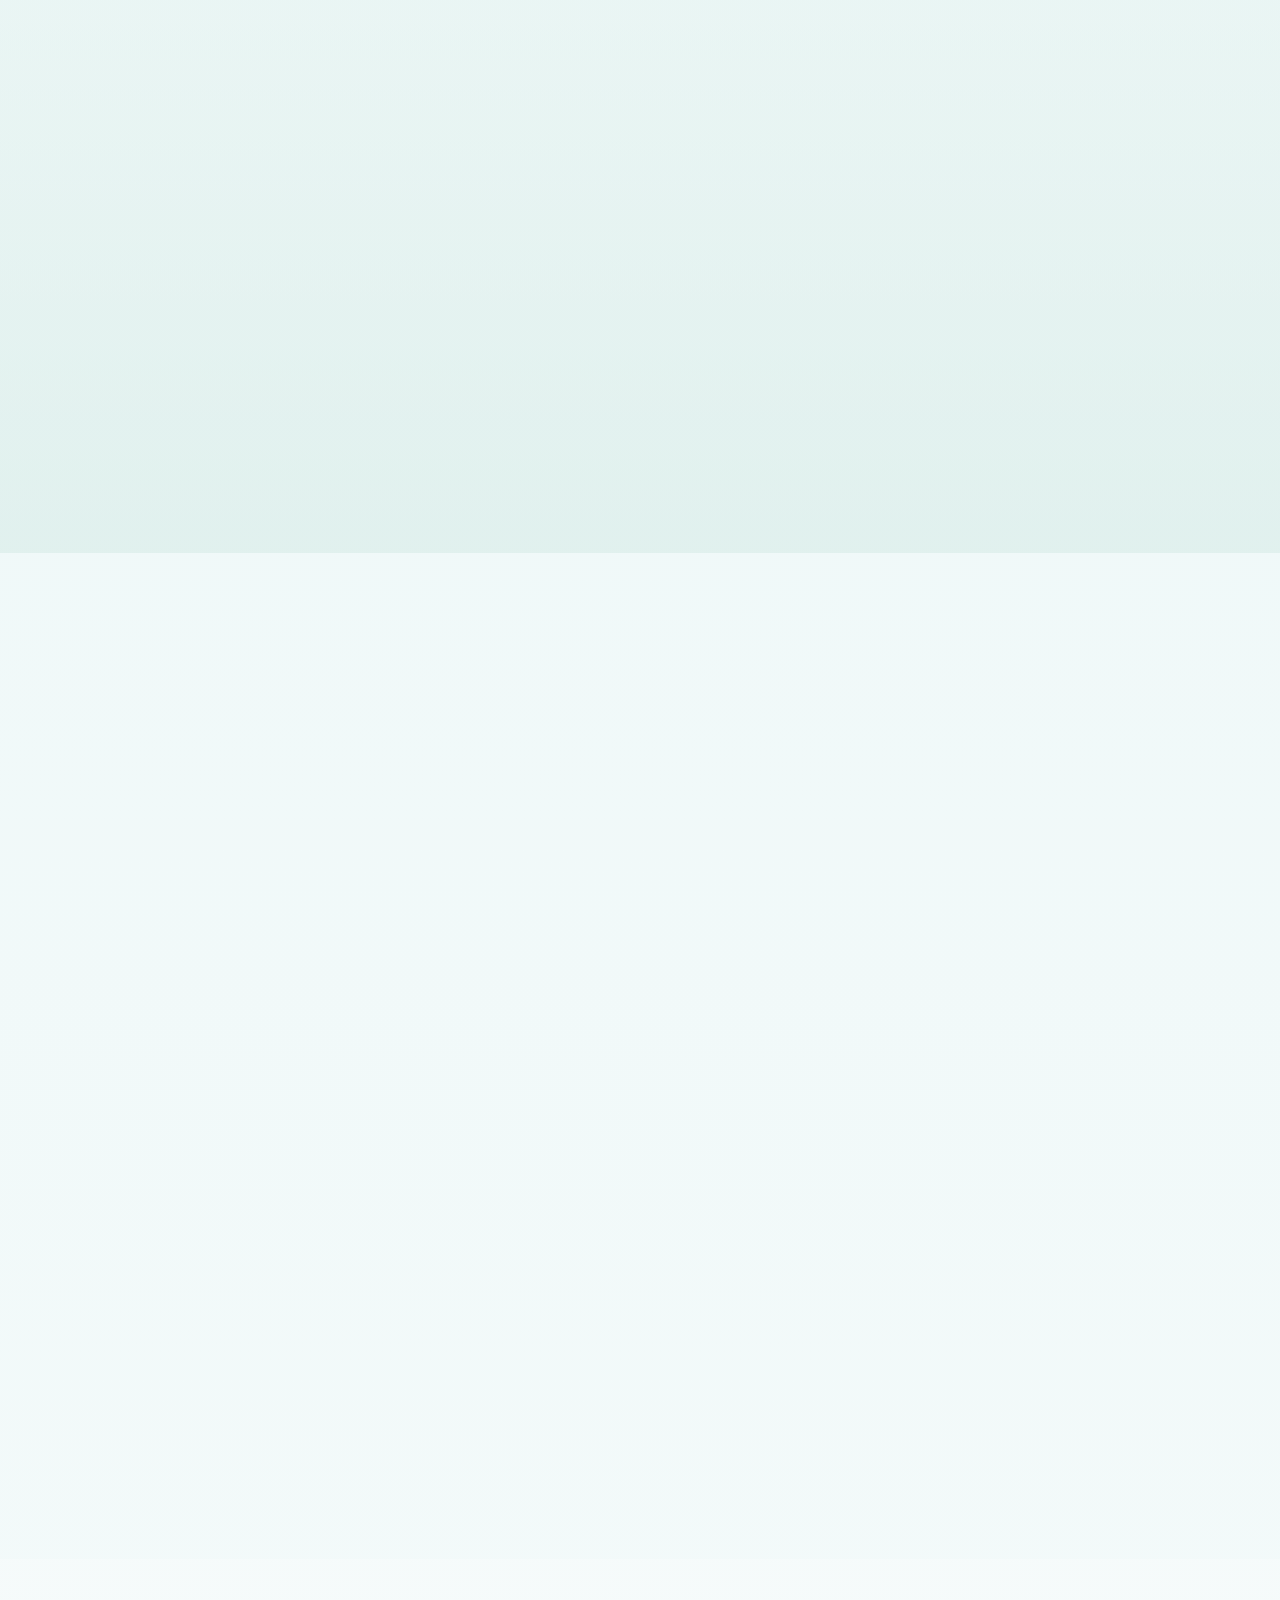
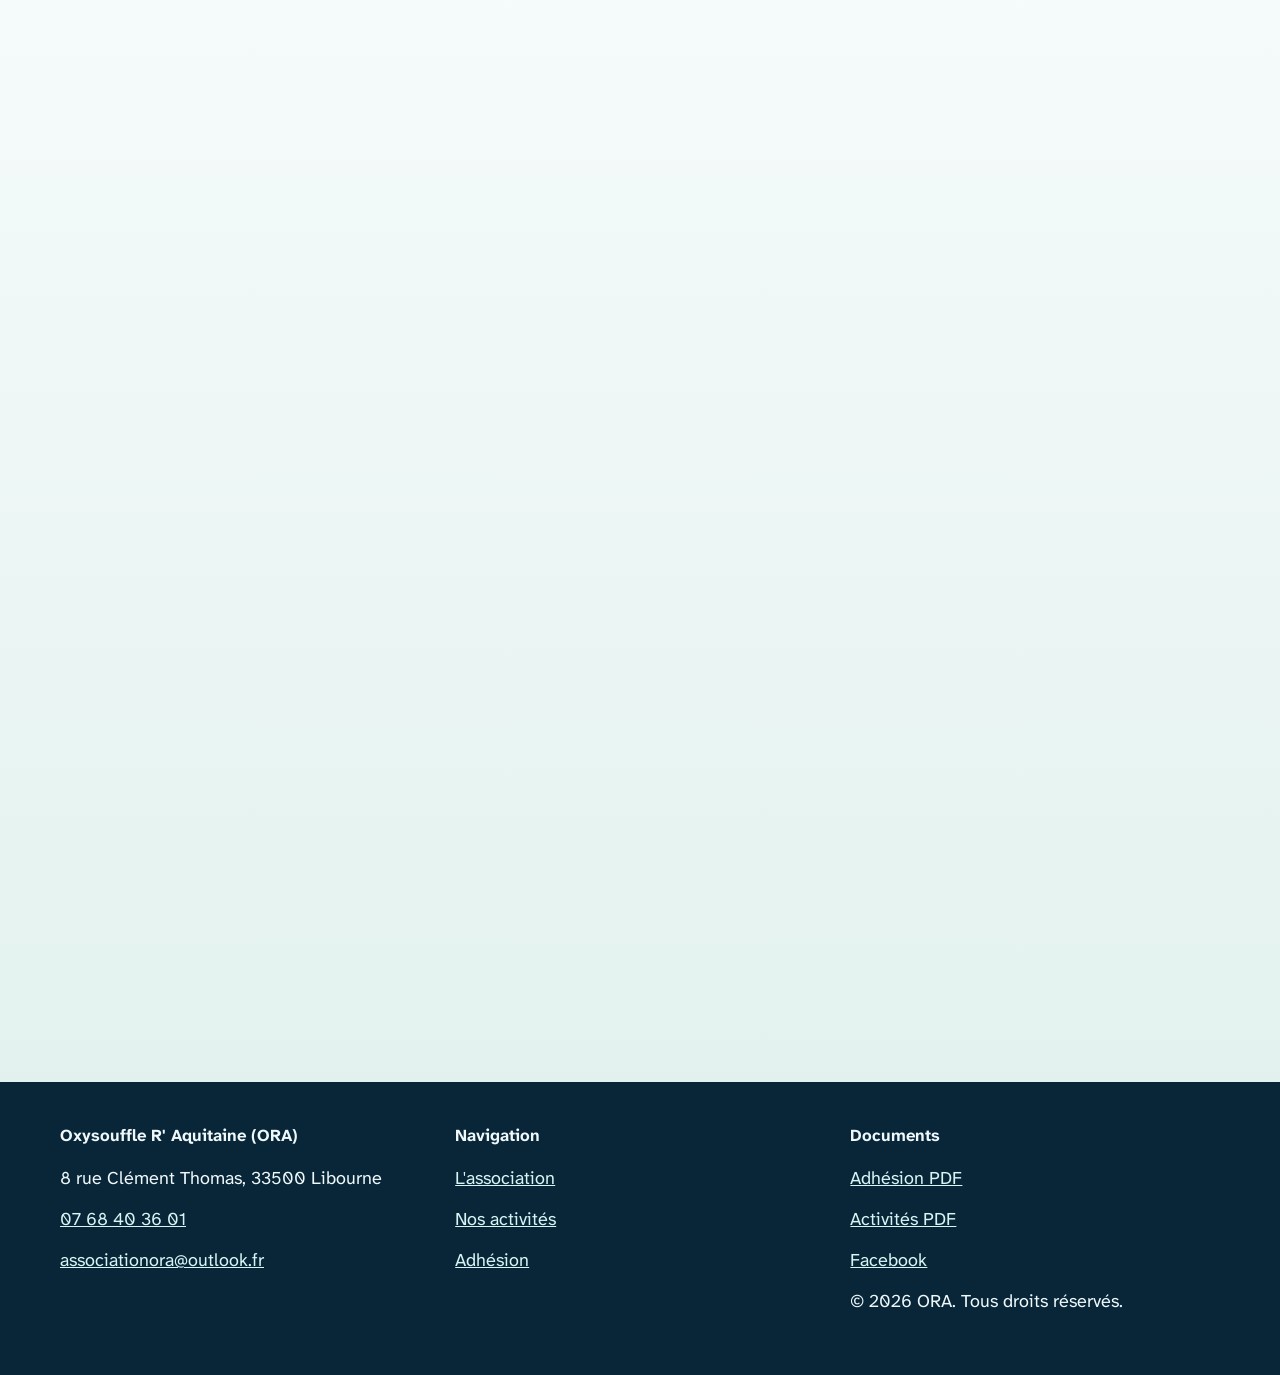
==== commit af0e64fd: "Refine one-page ORA experience" ====
--- a/activites.html
+++ b/activites.html
@@ -3,232 +3,28 @@
   <head>
     <meta charset="UTF-8" />
     <meta name="viewport" content="width=device-width, initial-scale=1.0" />
-    <title>ORA | Nos activités</title>
-    <meta
-      name="description"
-      content="Découvrez les activités proposées par ORA : marches adaptées, marche nordique, activités physiques adaptées et sorties culturelles."
-    />
-    <link rel="preconnect" href="https://fonts.googleapis.com" />
-    <link rel="preconnect" href="https://fonts.gstatic.com" crossorigin />
-    <link
-      href="https://fonts.googleapis.com/css2?family=Atkinson+Hyperlegible+Next:wght@400;500;700;800&family=Nunito:wght@700;800&display=swap"
-      rel="stylesheet"
-    />
-    <link rel="stylesheet" href="styles.css" />
+    <title>ORA | Redirection</title>
+    <meta http-equiv="refresh" content="0; url=index.html#activites" />
+    <link rel="canonical" href="index.html#activites" />
+    <style>
+      body {
+        margin: 0;
+        min-height: 100vh;
+        display: grid;
+        place-items: center;
+        padding: 2rem;
+        background: #f4fbfb;
+        color: #173443;
+        font: 1rem/1.6 "Trebuchet MS", Verdana, sans-serif;
+      }
+
+      a {
+        color: #0a5664;
+        font-weight: 700;
+      }
+    </style>
   </head>
-  <body data-page="activites">
-    <a class="skip-link" href="#main-content">Aller au contenu principal</a>
-    <header class="site-header">
-      <div class="container topbar">
-        <a class="brand" href="index.html" aria-label="Accueil Oxysouffle R' Aquitaine">
-          <span class="brand-mark brand-mark-image" aria-hidden="true">
-            <img src="assets/ora-runner.png" alt="" />
-          </span>
-          <span class="brand-text">
-            <strong>Oxysouffle R' Aquitaine</strong>
-            <span>Association santé et bien-être respiratoire</span>
-          </span>
-        </a>
-        <button class="menu-toggle" type="button" aria-expanded="false" aria-controls="main-nav" aria-label="Ouvrir le menu">
-          <span></span><span></span><span></span>
-        </button>
-        <nav class="main-nav" id="main-nav" aria-label="Navigation principale">
-          <a href="index.html">Accueil</a>
-          <a href="pour-qui.html">Pour qui</a>
-          <a href="activites.html">Nos activités</a>
-          <a href="pourquoi-nous-rejoindre.html">Pourquoi nous rejoindre</a>
-          <a href="adhesion.html">Adhésion</a>
-          <a href="contact.html">Contact</a>
-        </nav>
-      </div>
-    </header>
-
-    <main id="main-content">
-      <section class="page-hero">
-        <div class="container narrow reveal">
-          <p class="eyebrow">Nos activités</p>
-          <h1>Des activités adaptées à votre rythme</h1>
-          <p>
-            L’objectif n’est pas la performance. Nous proposons des temps d’activité
-            physique et de convivialité qui respectent votre souffle et vos capacités.
-          </p>
-        </div>
-      </section>
-
-      <section class="section">
-        <div class="container">
-          <div class="cards-grid">
-            <article class="card activity-card reveal">
-              <img class="card-visual" src="assets/photo-marche-ensemble.jpg" alt="Photo de marche adaptée" />
-              <div class="icon-circle" aria-hidden="true">
-                <svg viewBox="0 0 24 24" focusable="false">
-                  <path
-                    d="M13 4a2 2 0 1 1-4 0 2 2 0 0 1 4 0Zm-1 4 2.2 2.2c.5.5.8 1.2.8 1.9V20h-2v-5h-2v5H9v-6c0-.7.3-1.4.8-1.9L12 10 9.8 7.8l1.4-1.4L12 8Z"
-                  />
-                </svg>
-              </div>
-              <h2>Marches adaptées</h2>
-              <p class="card-tag">Hebdomadaires</p>
-              <p>
-                Des marches régulières, sur des parcours accessibles, pour retrouver le
-                plaisir de bouger ensemble.
-              </p>
-            </article>
-            <article class="card activity-card reveal">
-              <img class="card-visual" src="assets/photo-marche-chemin.jpg" alt="Photo de marche nordique ou marche en nature" />
-              <div class="icon-circle" aria-hidden="true">
-                <svg viewBox="0 0 24 24" focusable="false">
-                  <path
-                    d="M10 4a2 2 0 1 1 4 0 2 2 0 0 1-4 0Zm2 4 2.5 3L18 9l1 1.6-3.5 2.1L17 20h-2l-1.1-4.2-1.9 1.2V20h-2v-4.5l2.6-1.6L10.4 11H7V9h4l1-1Z"
-                  />
-                </svg>
-              </div>
-              <h2>Marche nordique</h2>
-              <p class="card-tag">Encadrée</p>
-              <p>
-                Une pratique progressive qui aide à travailler l’endurance et la posture,
-                avec des intensités ajustées.
-              </p>
-            </article>
-            <article class="card activity-card reveal">
-              <img class="card-visual" src="assets/photo-activite-adaptee.jpg" alt="Photo d'activité physique adaptée" />
-              <div class="icon-circle" aria-hidden="true">
-                <svg viewBox="0 0 24 24" focusable="false">
-                  <path
-                    d="M6 4h12v2H6V4Zm2 4h8v3.2c1.8.8 3 2.6 3 4.8A6 6 0 1 1 7 16c0-2.2 1.2-4 3-4.8V8Zm4 5a3 3 0 1 0 0 6 3 3 0 0 0 0-6Z"
-                  />
-                </svg>
-              </div>
-              <h2>Activités physiques adaptées</h2>
-              <p class="card-tag">Douces et progressives</p>
-              <p>
-                Des exercices simples pour entretenir la mobilité, l’équilibre et la
-                respiration sans se mettre en difficulté.
-              </p>
-            </article>
-            <article class="card activity-card reveal">
-              <img class="card-visual" src="assets/photo-sortie-groupe.jpg" alt="Photo de sortie conviviale" />
-              <div class="icon-circle" aria-hidden="true">
-                <svg viewBox="0 0 24 24" focusable="false">
-                  <path
-                    d="M4 5h16v14H4V5Zm2 2v10h12V7H6Zm2 2h8v2H8V9Zm0 4h5v2H8v-2Z"
-                  />
-                </svg>
-              </div>
-              <h2>Sorties culturelles et loisirs</h2>
-              <p class="card-tag">Conviviales</p>
-              <p>
-                Des moments pour se retrouver autrement, partager, découvrir et préserver
-                le lien social.
-              </p>
-            </article>
-          </div>
-        </div>
-      </section>
-
-      <section class="section">
-        <div class="container">
-          <div class="section-heading reveal">
-            <p class="eyebrow">Galerie</p>
-            <h2>Les activités ORA en images</h2>
-            <p>
-              Les photos ci-dessous proviennent des actions réelles de l’association.
-            </p>
-          </div>
-          <div class="photo-gallery">
-            <article class="photo-card reveal">
-              <figure>
-                <img src="assets/photo-marche-route.jpg" alt="Marche ORA sur une route arborée" />
-                <figcaption>
-                  <strong>Marches adaptées</strong>
-                  Des sorties régulières en petit groupe.
-                </figcaption>
-              </figure>
-            </article>
-            <article class="photo-card reveal">
-              <figure>
-                <img src="assets/photo-marche-chemin.jpg" alt="Participants ORA marchant sur un chemin" />
-                <figcaption>
-                  <strong>Marche en pleine nature</strong>
-                  Un rythme respecté, avec pauses et accompagnement.
-                </figcaption>
-              </figure>
-            </article>
-            <article class="photo-card reveal">
-              <figure>
-                <img src="assets/photo-marche-ensemble.jpg" alt="Groupe ORA marchant ensemble" />
-                <figcaption>
-                  <strong>Marcher ensemble</strong>
-                  Retrouver confiance grâce au collectif.
-                </figcaption>
-              </figure>
-            </article>
-            <article class="photo-card reveal">
-              <figure>
-                <img src="assets/photo-activite-adaptee.jpg" alt="Séance d'activité physique adaptée en salle" />
-                <figcaption>
-                  <strong>Activités physiques adaptées</strong>
-                  Des exercices progressifs pour tous les niveaux.
-                </figcaption>
-              </figure>
-            </article>
-            <article class="photo-card reveal">
-              <figure>
-                <img src="assets/photo-sortie-groupe.jpg" alt="Photo de groupe ORA lors d'une sortie" />
-                <figcaption>
-                  <strong>Sorties et loisirs</strong>
-                  Préserver le lien social et le plaisir d’être ensemble.
-                </figcaption>
-              </figure>
-            </article>
-            <article class="photo-card reveal">
-              <figure>
-                <img src="assets/photo-relaxation.jpg" alt="Temps de relaxation ou récupération" />
-                <figcaption>
-                  <strong>Bien-être et récupération</strong>
-                  Le souffle se travaille aussi dans l’apaisement.
-                </figcaption>
-              </figure>
-            </article>
-          </div>
-        </div>
-      </section>
-
-      <section class="section section-soft">
-        <div class="container emphasis-card reveal">
-          <p class="eyebrow">Notre priorité</p>
-          <h2>Adapté à votre rythme</h2>
-          <p>
-            Chaque activité peut être modulée en durée, en intensité et en pauses. Vous
-            êtes encouragé, jamais brusqué.
-          </p>
-          <a class="button button-primary" href="adhesion.html">Rejoindre l’association</a>
-        </div>
-      </section>
-    </main>
-
-    <footer class="site-footer">
-      <div class="container footer-grid">
-        <div>
-          <h2>Oxysouffle R' Aquitaine (ORA)</h2>
-          <p>8 rue Clément Thomas, 33500 Libourne</p>
-          <p><a href="tel:+33768403601">07 68 40 36 01</a></p>
-          <p><a href="mailto:associationora@outlook.fr">associationora@outlook.fr</a></p>
-        </div>
-        <div>
-          <h2>Liens utiles</h2>
-          <p><a href="pourquoi-nous-rejoindre.html">Pourquoi nous rejoindre</a></p>
-          <p><a href="#" aria-label="Page Facebook ORA, lien à compléter">Facebook</a></p>
-        </div>
-        <div>
-          <h2>ORA</h2>
-          <p>Association locale dédiée au mieux-être respiratoire et au lien social.</p>
-          <p>&copy; 2026 ORA. Tous droits réservés.</p>
-        </div>
-      </div>
-    </footer>
-
-    <script src="config.js"></script>
-    <script src="script.js"></script>
+  <body>
+    <p>Redirection vers la section <a href="index.html#activites">Activités</a>.</p>
   </body>
 </html>
